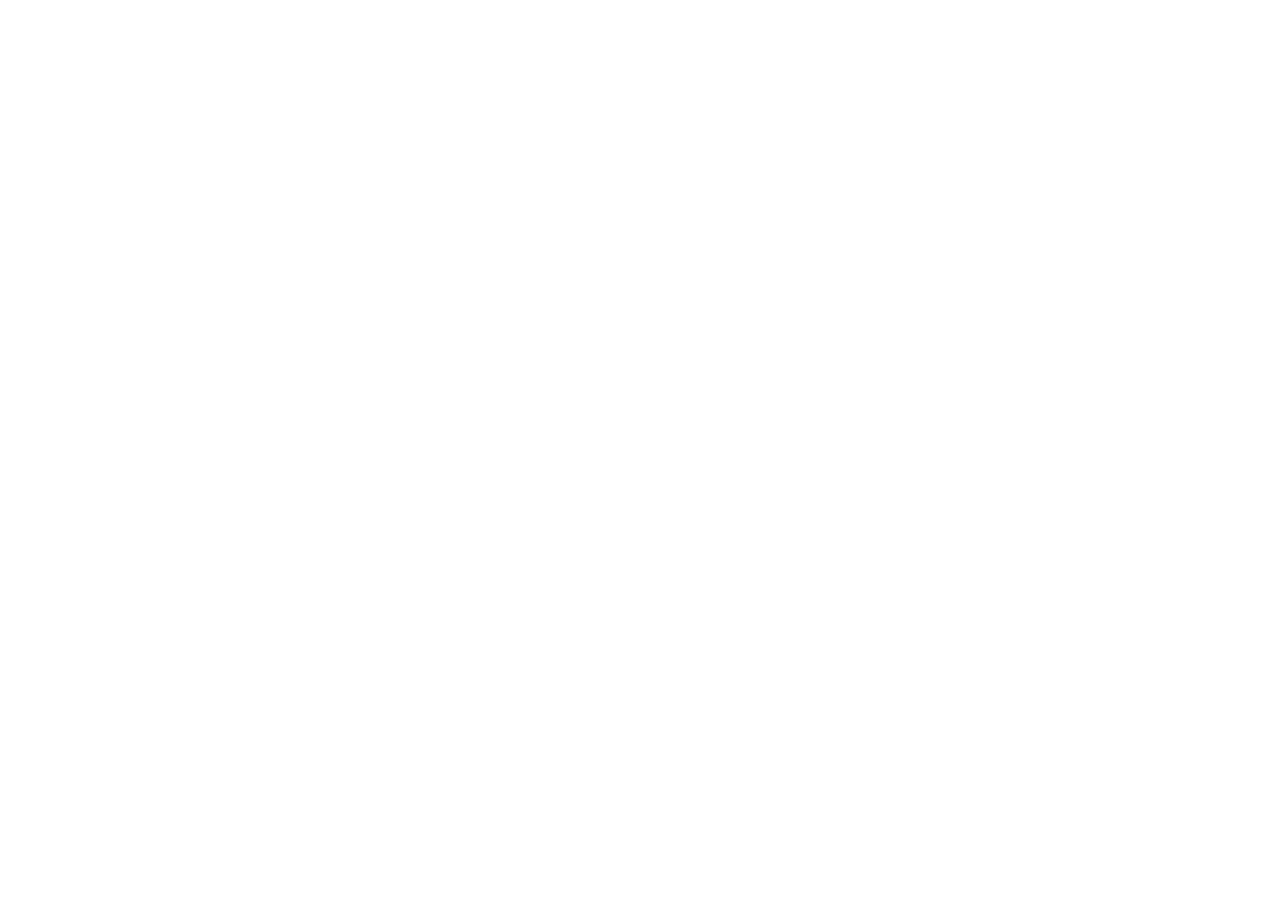
==== index.html @ 216c1783 "realese 0.1" ====
<!DOCTYPE html>
<html lang="en">

<head>
  <meta charset="UTF-8">
  <meta http-equiv="X-UA-Compatible" content="IE=edge">
  <meta name="viewport" content="width=device-width, initial-scale=1.0">
  <link rel="stylesheet" href="./css/style.css">
  <title>Document</title>
</head>

<body>
  <section class="container">
    <!-- Conteiner Do Formulario -->
    <div class="formulario-bg">
      <form>

      </form>
    </div>
    <!-- Conteiner Da Imagem -->
    <div class="imagem-bg">
      <img src="" alt="">
    </div>
  </section>
</body>

</html>
---- css/style.css ----
body ul li a h1 {
  margin: 0px;
  padding: 0px;
}

.container {
  max-width: 960px;
  margin: 0 auto;
}
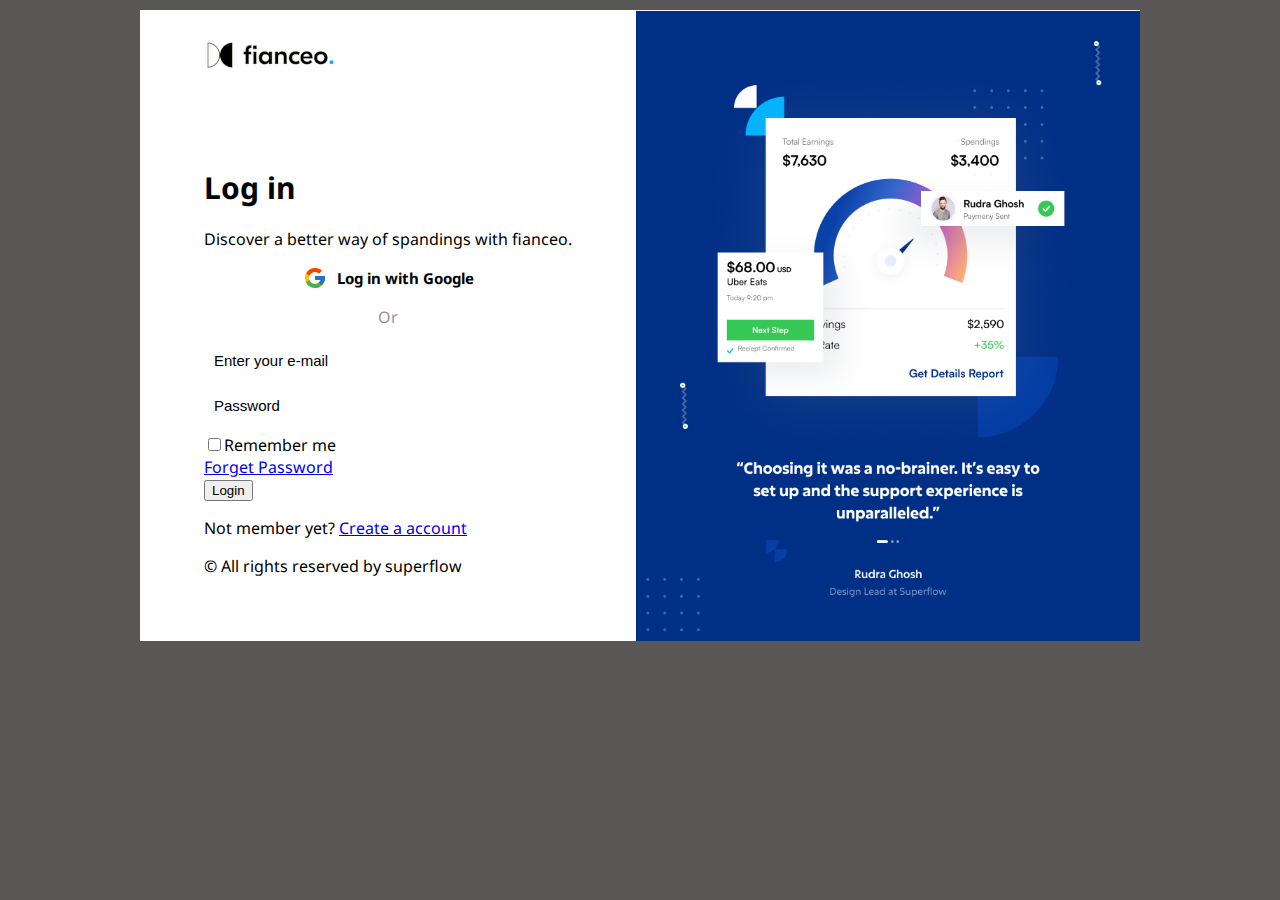
==== commit 5c099e08: "realese 0.2" ====
--- a/index.html
+++ b/index.html
@@ -3,25 +3,52 @@
 
 <head>
   <meta charset="UTF-8">
+  <link rel="preconnect" href="https://fonts.googleapis.com">
+  <link rel="preconnect" href="https://fonts.gstatic.com" crossorigin>
+  <link href="https://fonts.googleapis.com/css2?family=Noto+Sans:ital,wght@0,400;0,700;1,400;1,700&display=swap" rel="stylesheet">
+  <link rel="stylesheet" href="css/style.css">
   <meta http-equiv="X-UA-Compatible" content="IE=edge">
   <meta name="viewport" content="width=device-width, initial-scale=1.0">
-  <link rel="stylesheet" href="./css/style.css">
-  <title>Document</title>
+  <title>Login</title>
 </head>
+<section class="conteiner-bg">
+  <div class="formulario">
+    <div class="logo">
+      <img src="./imagem/logo1.png" alt="logo">
+    </div>
+    <form class="form-bg">
+      <div class="login-text">
+        <h1>Log in</h1>
+        <p>Discover a better way of spandings with fianceo.</p>
+      </div>
+      <div class="login-google">
+        <img src="./imagem/google.svg" alt="google-logo">
+        <a href="#" target="_blank">Log in with Google</a>
+      </div>
+      <p class="or">Or</p>
+      <div class="dados">
+        <input type="text" name="" id="" placeholder="Enter your e-mail">
+        <input type="password" name="" id="" placeholder="Password">
+      </div>
+      <div class="check">
+        <div class="check-box"><input type="checkbox" name="" id="">Remember me</div>
+        <div class="check-link"><a href="#">Forget Password</a></div>
+      </div>
+      <div class="login-button">
+        <input type="submit" value="Login"><br>
+        <p>Not member yet? <a href="#">Create a account</a></p>
+      </div>
+    </form>
+    <div class="copy">
+      <p>© All rights reserved by superflow</p>
+    </div>
+  </div>
+  <div class="banner">
+    <img src="./imagem/imagem1.png" alt="banner">
+  </div>
+</section>
 
 <body>
-  <section class="container">
-    <!-- Conteiner Do Formulario -->
-    <div class="formulario-bg">
-      <form>
-
-      </form>
-    </div>
-    <!-- Conteiner Da Imagem -->
-    <div class="imagem-bg">
-      <img src="" alt="">
-    </div>
-  </section>
 </body>
 
 </html>--- a/css/style.css
+++ b/css/style.css
@@ -1,9 +1,81 @@
-body ul li a h1 {
+/* Reset */
+body {
   margin: 0px;
   padding: 0px;
+  font-family: "Noto Sans", sans-serif;
+  background: #5a5757;
 }
 
-.container {
-  max-width: 960px;
+* {
+  box-sizing: border-box;
+}
+img {
+  display: block;
+  max-width: 100%;
+}
+/* Box-Max */
+.conteiner-bg {
+  background: white;
+  margin: 10px auto;
+  max-width: 1000px;
+  display: flex;
+  flex-wrap: wrap;
+  justify-content: space-between;
+}
+
+/* Formulario */
+.formulario {
   margin: 0 auto;
 }
+.logo {
+  padding: 30px 0px 75px 0px;
+}
+/* Login */
+.login-text {
+  color: black;
+}
+.login-text h1 {
+  font-size: 30px;
+}
+/* Google */
+.login-google {
+  justify-content: center;
+  align-items: center;
+  display: flex;
+}
+
+.login-google img {
+  display: block;
+  max-width: 24px;
+  margin-right: 10px;
+}
+
+.login-google a {
+  text-decoration: none;
+  color: black;
+  font-weight: bold;
+  font-size: 15px;
+}
+
+/* Or */
+.or {
+  text-align: center;
+  color: #999494;
+}
+
+/* Dados */
+
+.dados {
+  display: flex;
+  flex-direction: column;
+}
+
+.dados input {
+  border-style: none;
+  padding: 10px;
+  margin-bottom: 10px;
+}
+.dados input::placeholder {
+  font-size: 15px;
+  color: black;
+}
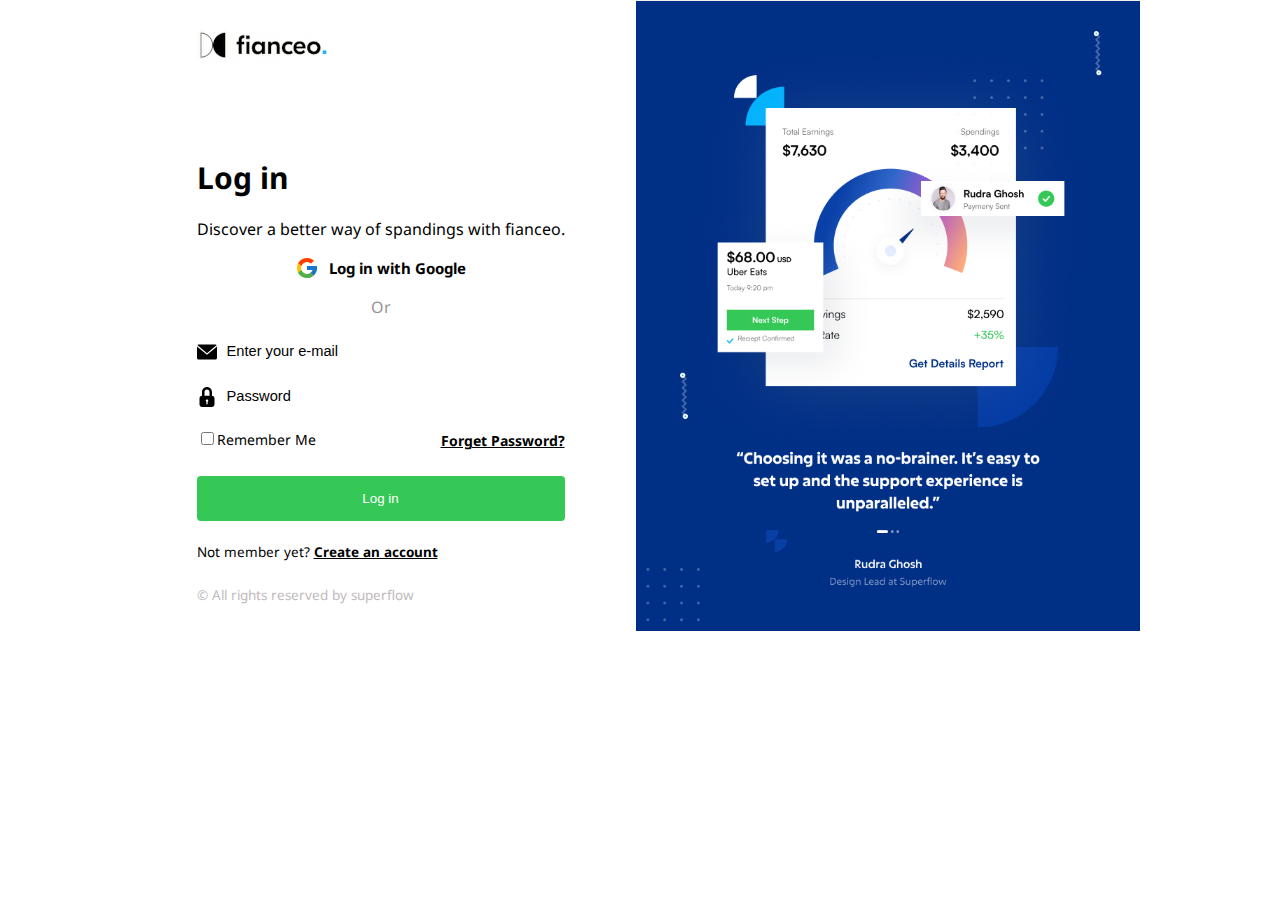
==== commit 26314b2b: "release 0.3" ====
--- a/index.html
+++ b/index.html
@@ -27,16 +27,26 @@
       </div>
       <p class="or">Or</p>
       <div class="dados">
-        <input type="text" name="" id="" placeholder="Enter your e-mail">
-        <input type="password" name="" id="" placeholder="Password">
+        <div class="dados-text">
+          <img src="./imagem/email.svg">
+          <input type="email" name="" id="" placeholder="Enter your e-mail">
+        </div>
+        <div class="dados-password">
+          <img src="./imagem/password.svg">
+          <input type="password" name="" id="" placeholder="Password">
+        </div>
       </div>
       <div class="check">
-        <div class="check-box"><input type="checkbox" name="" id="">Remember me</div>
-        <div class="check-link"><a href="#">Forget Password</a></div>
+        <div class="check-box">
+          <input type="checkbox">Remember Me
+        </div>
+        <div class="check-link">
+          <a href="#">Forget Password?</a>
+        </div>
       </div>
       <div class="login-button">
-        <input type="submit" value="Login"><br>
-        <p>Not member yet? <a href="#">Create a account</a></p>
+        <input class="botao" type="submit" value="Log in"><br>
+        <p>Not member yet? <a href="#">Create an account</a></p>
       </div>
     </form>
     <div class="copy">
--- a/css/style.css
+++ b/css/style.css
@@ -3,7 +3,6 @@
   margin: 0px;
   padding: 0px;
   font-family: "Noto Sans", sans-serif;
-  background: #5a5757;
 }
 
 * {
@@ -15,8 +14,9 @@
 }
 /* Box-Max */
 .conteiner-bg {
+  height: 631px;
   background: white;
-  margin: 10px auto;
+  margin: 0px auto;
   max-width: 1000px;
   display: flex;
   flex-wrap: wrap;
@@ -25,6 +25,7 @@
 
 /* Formulario */
 .formulario {
+  padding-right: 15px;
   margin: 0 auto;
 }
 .logo {
@@ -69,13 +70,80 @@
   display: flex;
   flex-direction: column;
 }
-
 .dados input {
   border-style: none;
-  padding: 10px;
-  margin-bottom: 10px;
+  padding: 10px 10px 10px 10px;
+  width: 300px;
 }
 .dados input::placeholder {
-  font-size: 15px;
+  font-size: 1.1em;
   color: black;
 }
+.dados-text {
+  margin-bottom: 10px;
+  align-items: center;
+  display: flex;
+}
+.dados img {
+  max-width: 20px;
+}
+
+.dados-password {
+  margin-bottom: 15px;
+  display: flex;
+  align-items: center;
+}
+
+/* Check */
+.check {
+  justify-content: space-between;
+  flex-wrap: wrap;
+  display: flex;
+  margin-bottom: 25px;
+}
+
+.check-box {
+  font-size: 14px;
+}
+.check-link a {
+  font-weight: bold;
+  color: black;
+  font-size: 14px;
+}
+/* Botao Log In */
+.login-button {
+  display: flex;
+  flex-direction: column;
+}
+
+.botao {
+  border-radius: 4px;
+  border-style: none;
+  background-image: linear-gradient(120deg, #36c857 0%, #36c857 100%);
+  padding: 15px;
+  cursor: pointer;
+  color: white;
+}
+
+.login-button p {
+  margin: 0px;
+  font-size: 13.5px;
+}
+.login-button a {
+  color: black;
+  font-weight: bold;
+}
+.copy {
+  margin-top: 25px;
+  font-size: 13.5px;
+  color: #c0bbbb;
+}
+
+@media (max-width: 900px) {
+  .banner {
+    display: none;
+  }
+  .formulario {
+    margin: 0 auto;
+  }
+}
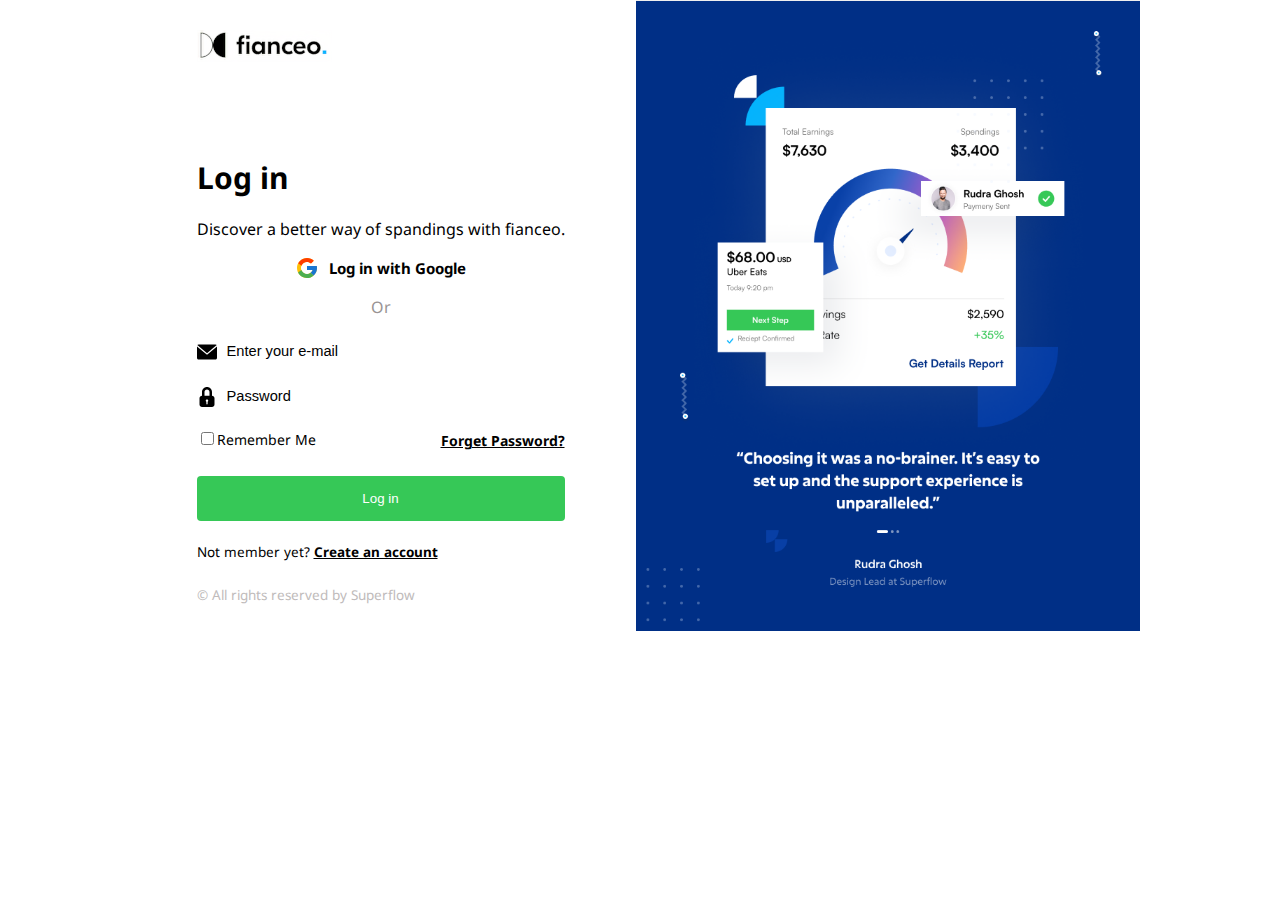
==== commit 70c8516e: "release 0.4" ====
--- a/index.html
+++ b/index.html
@@ -41,7 +41,7 @@
           <input type="checkbox">Remember Me
         </div>
         <div class="check-link">
-          <a href="#">Forget Password?</a>
+          <a href="password.html">Forget Password?</a>
         </div>
       </div>
       <div class="login-button">
@@ -50,7 +50,7 @@
       </div>
     </form>
     <div class="copy">
-      <p>© All rights reserved by superflow</p>
+      <p>© All rights reserved by Superflow</p>
     </div>
   </div>
   <div class="banner">
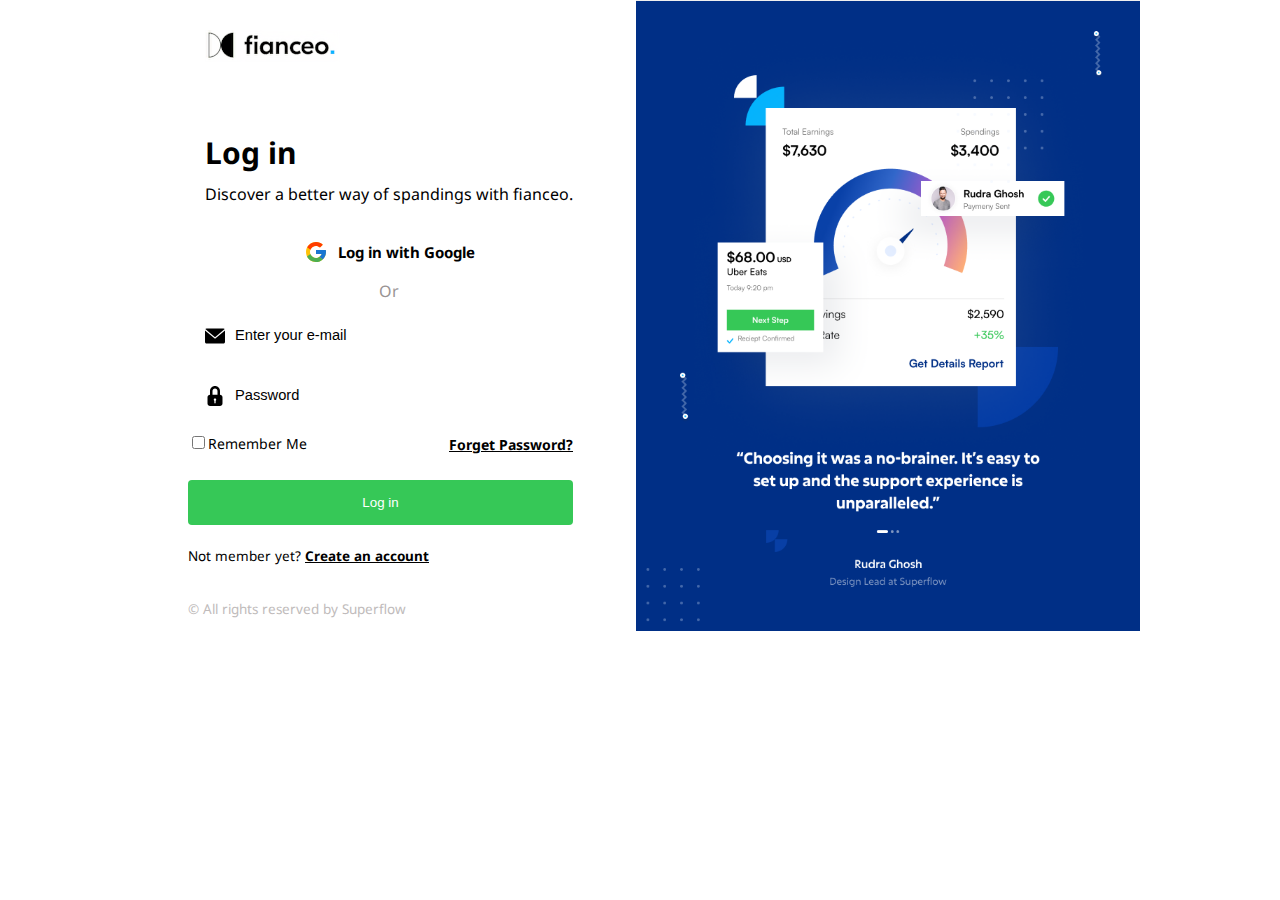
==== commit 982d5b3e: "release 0.7" ====
--- a/index.html
+++ b/index.html
@@ -13,41 +13,43 @@
 </head>
 <section class="conteiner-bg">
   <div class="formulario">
-    <div class="logo">
-      <img src="./imagem/logo1.png" alt="logo">
+    <div class="formulario-no-botton">
+      <div class="logo">
+        <img src="./imagem/logo1.png" alt="logo">
+      </div>
+      <form class="form-bg">
+        <div class="login-text">
+          <h1>Log in</h1>
+          <p>Discover a better way of spandings with fianceo.</p>
+        </div>
+        <div class="login-google">
+          <img src="./imagem/google.svg" alt="google-logo">
+          <a href="#" target="_blank">Log in with Google</a>
+        </div>
+        <p class="or">Or</p>
+        <div class="dados">
+          <div class="dados-text">
+            <img src="./imagem/email.svg">
+            <input type="email" name="" id="" placeholder="Enter your e-mail">
+          </div>
+          <div class="dados-password">
+            <img src="./imagem/password.svg">
+            <input type="password" name="" id="" placeholder="Password">
+          </div>
+        </div>
     </div>
-    <form class="form-bg">
-      <div class="login-text">
-        <h1>Log in</h1>
-        <p>Discover a better way of spandings with fianceo.</p>
+    <div class="check">
+      <div class="check-box">
+        <input type="checkbox">Remember Me
       </div>
-      <div class="login-google">
-        <img src="./imagem/google.svg" alt="google-logo">
-        <a href="#" target="_blank">Log in with Google</a>
+      <div class="check-link">
+        <a href="./html/password.html">Forget Password?</a>
       </div>
-      <p class="or">Or</p>
-      <div class="dados">
-        <div class="dados-text">
-          <img src="./imagem/email.svg">
-          <input type="email" name="" id="" placeholder="Enter your e-mail">
-        </div>
-        <div class="dados-password">
-          <img src="./imagem/password.svg">
-          <input type="password" name="" id="" placeholder="Password">
-        </div>
-      </div>
-      <div class="check">
-        <div class="check-box">
-          <input type="checkbox">Remember Me
-        </div>
-        <div class="check-link">
-          <a href="password.html">Forget Password?</a>
-        </div>
-      </div>
-      <div class="login-button">
-        <input class="botao" type="submit" value="Log in"><br>
-        <p>Not member yet? <a href="#">Create an account</a></p>
-      </div>
+    </div>
+    <div class="login-button">
+      <input class="botao" type="submit" value="Log in"><br>
+      <p>Not member yet? <a href="/html/register.html">Create an account</a></p>
+    </div>
     </form>
     <div class="copy">
       <p>© All rights reserved by Superflow</p>
--- a/css/style.css
+++ b/css/style.css
@@ -28,15 +28,23 @@
   padding-right: 15px;
   margin: 0 auto;
 }
+.formulario-no-botton {
+  margin-left: 17px;
+}
 .logo {
-  padding: 30px 0px 75px 0px;
+  padding: 30px 0px 50px 0px;
 }
 /* Login */
 .login-text {
+  margin-bottom: 35px;
   color: black;
 }
 .login-text h1 {
+  margin-bottom: 10px;
   font-size: 30px;
+}
+.login-text p {
+  margin-top: 0px;
 }
 /* Google */
 .login-google {
@@ -80,7 +88,7 @@
   color: black;
 }
 .dados-text {
-  margin-bottom: 10px;
+  margin-bottom: 25px;
   align-items: center;
   display: flex;
 }
@@ -89,7 +97,7 @@
 }
 
 .dados-password {
-  margin-bottom: 15px;
+  margin-bottom: 20px;
   display: flex;
   align-items: center;
 }
@@ -133,12 +141,13 @@
   color: black;
   font-weight: bold;
 }
+/* Copyright */
 .copy {
-  margin-top: 25px;
+  margin-top: 35px;
   font-size: 13.5px;
   color: #c0bbbb;
 }
-
+/* Mobile */
 @media (max-width: 900px) {
   .banner {
     display: none;
